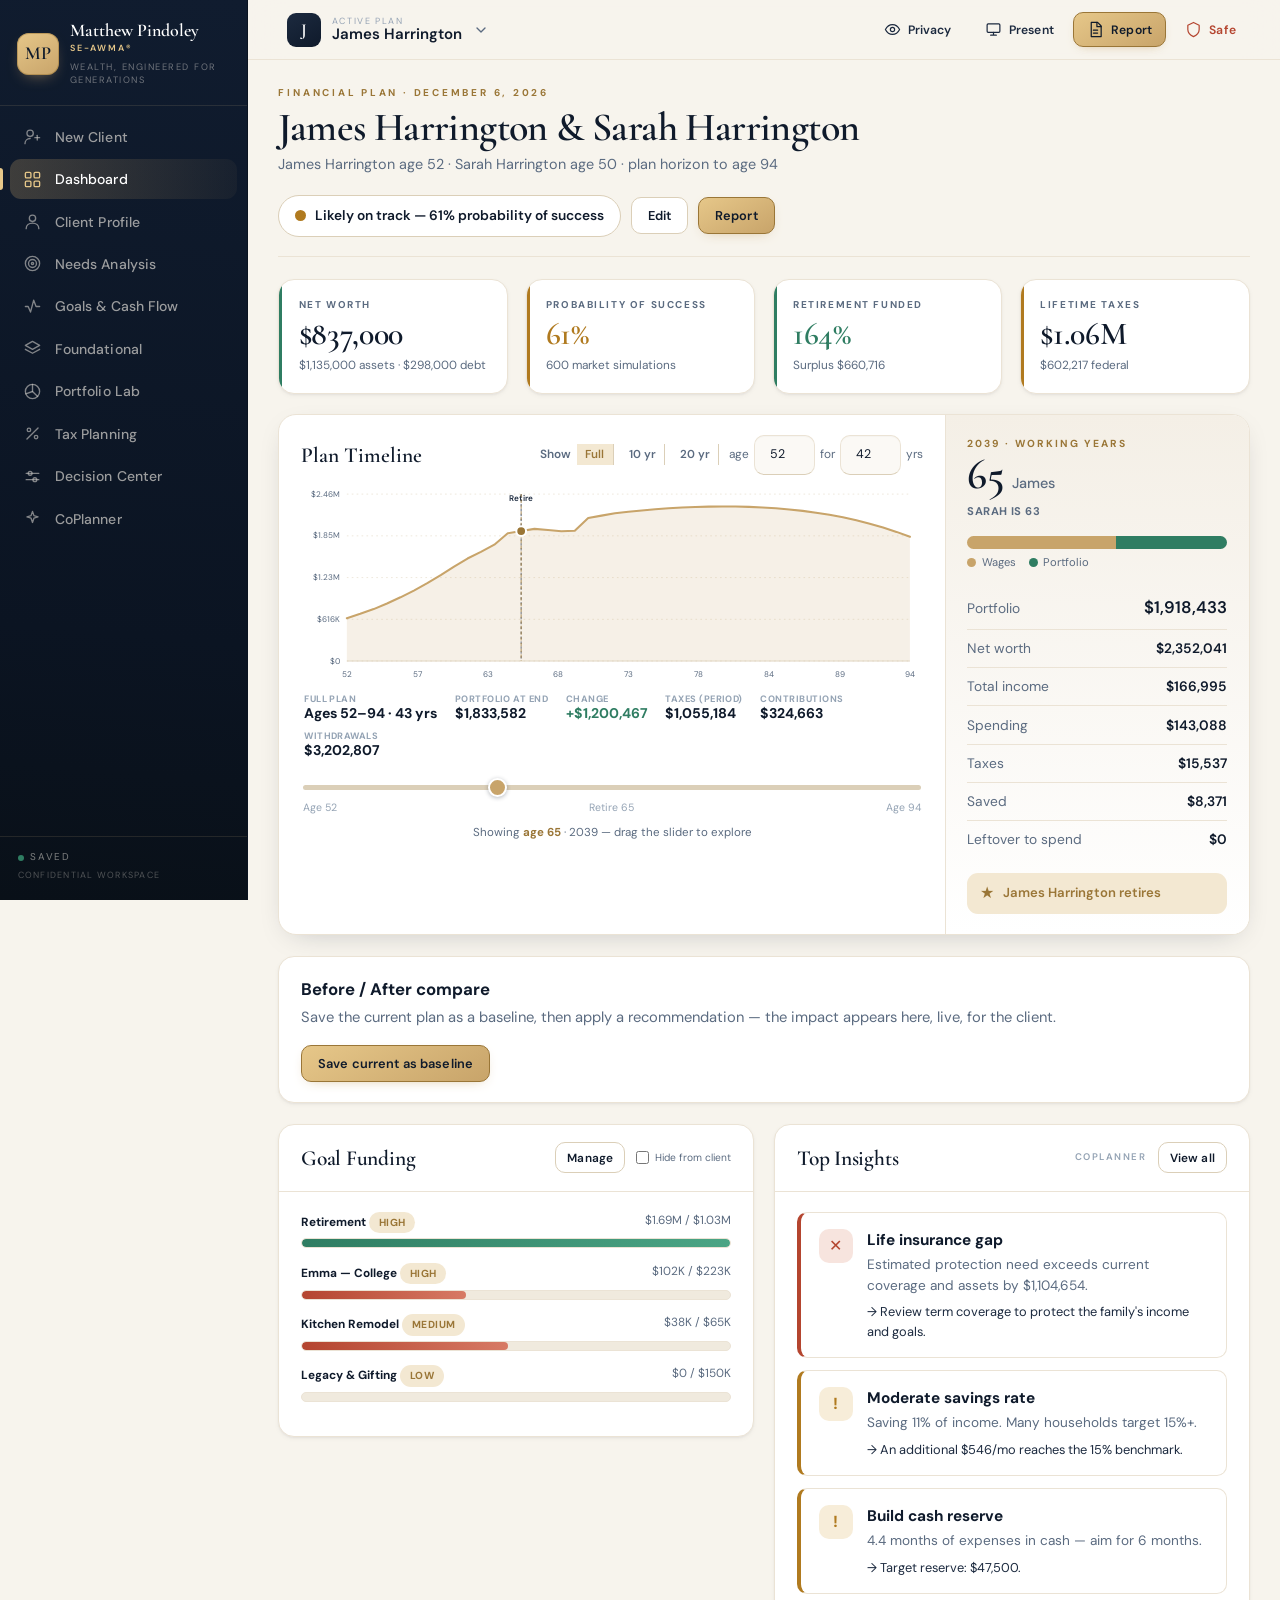
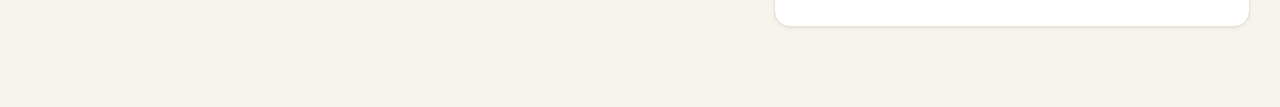
==== index.html @ ab4a1aa8 "Add files via upload" ====
<!DOCTYPE html>
<html lang="en">
<head>
<meta charset="UTF-8"/>
<meta name="viewport" content="width=device-width,initial-scale=1"/>
<title>Matthew Pindoley, SE-AWMA® — Financial Planning</title>
<meta name="description" content="A fiduciary financial planning workspace — goals-based & cash flow planning, needs analysis, foundational & advanced planning, tax strategy, and automated insights."/>
<meta name="theme-color" content="#0F1A2B"/>
<link rel="preconnect" href="https://fonts.googleapis.com">
<link rel="preconnect" href="https://fonts.gstatic.com" crossorigin>
<link href="https://fonts.googleapis.com/css2?family=Cormorant+Garamond:ital,wght@0,400;0,500;0,600;0,700;1,400;1,500&family=DM+Sans:opsz,wght@9..40,300;9..40,400;9..40,500;9..40,600;9..40,700&display=swap" rel="stylesheet">
<link rel="stylesheet" href="styles.css?v=11">
</head>
<body data-view="dashboard">

<div id="app">

  <!-- ─────────────────────────  SIDEBAR  ───────────────────────── -->
  <aside id="sidebar">
    <div class="sb-brand">
      <div class="brand-mark" aria-hidden="true">MP</div>
      <div class="brand-text">
        <div class="brand-name">Matthew Pindoley<span>SE-AWMA®</span></div>
        <div class="brand-sub">Wealth, Engineered for Generations</div>
      </div>
    </div>

    <nav id="modnav" aria-label="Planning modules">
      <button class="navlink" data-view="intake">
        <svg viewBox="0 0 24 24" aria-hidden="true"><circle cx="9" cy="8" r="4"/><path d="M2.5 21c0-4 3-6.5 6.5-6.5"/><line x1="18" y1="10.5" x2="18" y2="16.5"/><line x1="15" y1="13.5" x2="21" y2="13.5"/></svg>
        <span>New Client</span></button>
      <button class="navlink active" data-view="dashboard">
        <svg viewBox="0 0 24 24" aria-hidden="true"><rect x="3" y="3" width="7" height="7" rx="1.5"/><rect x="14" y="3" width="7" height="7" rx="1.5"/><rect x="14" y="14" width="7" height="7" rx="1.5"/><rect x="3" y="14" width="7" height="7" rx="1.5"/></svg>
        <span>Dashboard</span></button>
      <button class="navlink" data-view="profile">
        <svg viewBox="0 0 24 24" aria-hidden="true"><circle cx="12" cy="8" r="4"/><path d="M4 21c0-4.4 3.6-7 8-7s8 2.6 8 7"/></svg>
        <span>Client Profile</span></button>
      <button class="navlink" data-view="needs">
        <svg viewBox="0 0 24 24" aria-hidden="true"><circle cx="12" cy="12" r="9"/><circle cx="12" cy="12" r="5"/><circle cx="12" cy="12" r="1.4"/></svg>
        <span>Needs Analysis</span></button>
      <button class="navlink" data-view="cashflow">
        <svg viewBox="0 0 24 24" aria-hidden="true"><path d="M3 12h3.5l3 7 4-15 3 8H21"/></svg>
        <span>Goals &amp; Cash Flow</span></button>
      <button class="navlink" data-view="foundational">
        <svg viewBox="0 0 24 24" aria-hidden="true"><path d="M12 3l9 5-9 5-9-5z"/><path d="M3 13l9 5 9-5"/></svg>
        <span>Foundational</span></button>
      <button class="navlink" data-view="portfolio">
        <svg viewBox="0 0 24 24" aria-hidden="true"><circle cx="12" cy="12" r="9"/><path d="M12 3v9l6.5 6.2"/><path d="M12 12l-8.5 3"/></svg>
        <span>Portfolio Lab</span></button>
      <button class="navlink" data-view="tax">
        <svg viewBox="0 0 24 24" aria-hidden="true"><line x1="19" y1="5" x2="5" y2="19"/><circle cx="7.5" cy="7.5" r="2.2"/><circle cx="16.5" cy="16.5" r="2.2"/></svg>
        <span>Tax Planning</span></button>
      <button class="navlink" data-view="decision">
        <svg viewBox="0 0 24 24" aria-hidden="true"><line x1="4" y1="8" x2="20" y2="8"/><line x1="4" y1="16" x2="20" y2="16"/><circle cx="9" cy="8" r="2.4"/><circle cx="15" cy="16" r="2.4"/></svg>
        <span>Decision Center</span></button>
      <button class="navlink" data-view="coplanner">
        <svg viewBox="0 0 24 24" aria-hidden="true"><path d="M12 3l1.8 5.4L19 10l-5.2 1.6L12 17l-1.8-5.4L5 10l5.2-1.6z"/></svg>
        <span>CoPlanner</span></button>
    </nav>

    <div class="sb-foot">
      <span class="nav-status" id="saveStatus">Saved</span>
      <span class="sb-tag">Confidential workspace</span>
    </div>
  </aside>

  <!-- ─────────────────────────  CONTENT  ───────────────────────── -->
  <div id="content">

    <header id="topbar">
      <div class="plan-switch">
        <button id="planMenuBtn" class="plan-current" aria-haspopup="true" aria-expanded="false">
          <span class="plan-avatar" id="planAvatar" aria-hidden="true">H</span>
          <span class="plan-meta"><span class="plan-label">Active Plan</span><span class="plan-name" id="planNameLabel">New Client</span></span>
          <svg viewBox="0 0 24 24" class="chev" aria-hidden="true"><path d="M6 9l6 6 6-6"/></svg>
        </button>
        <div id="planMenu" class="plan-menu" role="menu" hidden></div>
      </div>

      <div class="topbar-actions">
        <button class="icon-btn" id="privacyBtn" title="Privacy — blur all dollar amounts (P)" aria-pressed="false">
          <svg viewBox="0 0 24 24" aria-hidden="true"><path d="M2 12s3.5-7 10-7 10 7 10 7-3.5 7-10 7S2 12 2 12z"/><circle cx="12" cy="12" r="3"/></svg>
          <span>Privacy</span></button>
        <button class="icon-btn" id="presentBtn" title="Enter client presentation mode (F)">
          <svg viewBox="0 0 24 24" aria-hidden="true"><rect x="3" y="4" width="18" height="12" rx="1.5"/><path d="M8 20h8M12 16v4"/></svg>
          <span>Present</span></button>
        <button class="icon-btn gold" id="reportBtn" title="Open report &amp; print center">
          <svg viewBox="0 0 24 24" aria-hidden="true"><path d="M6 2h9l5 5v15H6z"/><path d="M14 2v6h6M9 13h6M9 17h6"/></svg>
          <span>Report</span></button>
        <button class="icon-btn safe" id="safeBtn" title="Safe screen — instantly cover everything (Esc)">
          <svg viewBox="0 0 24 24" aria-hidden="true"><path d="M12 2l8 4v6c0 5-3.5 8-8 10-4.5-2-8-5-8-10V6z"/></svg>
          <span>Safe</span></button>
      </div>
    </header>

    <main id="main">
      <section class="view" data-view="intake"></section>
      <section class="view active" data-view="dashboard"></section>
      <section class="view" data-view="profile"></section>
      <section class="view" data-view="needs"></section>
      <section class="view" data-view="cashflow"></section>
      <section class="view" data-view="foundational"></section>
      <section class="view" data-view="portfolio"></section>
      <section class="view" data-view="tax"></section>
      <section class="view" data-view="decision"></section>
      <section class="view" data-view="coplanner"></section>
    </main>
  </div>
</div>

<!-- ─────────────────────────  PRESENTATION CHROME  ───────────────────────── -->
<div id="presentBar" hidden>
  <div class="pb-left"><span class="pb-brand">Matthew Pindoley, <em>SE-AWMA®</em></span></div>
  <div class="pb-center" id="presentTabs"></div>
  <div class="pb-right">
    <button class="pb-btn" id="presentPrivacy" title="Blur amounts">Privacy</button>
    <button class="pb-btn" id="presentExit" title="Exit presentation (F / Esc)">Exit ✕</button>
  </div>
</div>

<div id="coverSlide" hidden>
  <div class="cover-inner">
    <div class="cover-eyebrow">A Financial Plan Prepared For</div>
    <h1 class="cover-client" id="coverClient">Your Family</h1>
    <div class="cover-rule"></div>
    <div class="cover-advisor">Matthew Pindoley, <em>SE-AWMA®</em></div>
    <div class="cover-tag">Wealth, Engineered for Generations</div>
    <div class="cover-date" id="coverDate"></div>
    <button class="cover-go" id="coverGo">Begin the Review &rarr;</button>
  </div>
</div>

<!-- ─────────────────────────  SAFE SCREEN  ───────────────────────── -->
<div id="safeScreen" hidden>
  <div class="safe-inner">
    <div class="brand-mark big" aria-hidden="true">MP</div>
    <div class="safe-name">Matthew Pindoley, <span>SE-AWMA®</span></div>
    <div class="safe-tag">Wealth, Engineered for Generations</div>
    <button class="safe-resume" id="safeResume">Resume Session</button>
  </div>
</div>

<!-- ─────────────────────────  REPORT / PRINT CENTER  ───────────────────────── -->
<div id="reportModal" hidden>
  <div class="report-dialog">
    <header class="rd-head">
      <h2>Report &amp; Print Center</h2>
      <button class="icon-btn ghost" id="reportClose">Close ✕</button>
    </header>
    <div class="rd-body" id="reportControls"></div>
    <footer class="rd-foot">
      <button class="btn ghost" id="reportClose2">Cancel</button>
      <button class="btn gold" id="reportPrint">Print / Save as PDF</button>
    </footer>
  </div>
</div>

<div id="reportRoot" aria-hidden="true"></div>
<div id="toast" hidden></div>
<input id="importFile" type="file" accept="application/json,.json" hidden>

<script src="app.js?v=11"></script>
</body>
</html>
---- styles.css ----
/* ============================================================================
   Matthew Pindoley, SE-AWMA® — Financial Planning Workspace
   Refined light + gold · sidebar app shell · interactive dashboard · print
   ========================================================================== */

:root{
  --ivory:#F7F4ED; --ivory-2:#F0EADE; --paper:#FFFFFF; --cream:#F4EFE6;
  --ink:#0F1A2B; --ink-2:#1C2A3F; --ink-3:#33425a;
  --navy-1:#0f1a2b; --navy-2:#0a1320;
  --muted:#5B6B80; --faint:#94a3b4;
  --gold:#C8A46A; --gold-2:#E6C789; --gold-deep:#9A7637; --gold-soft:#f3e8d2;
  --line:#EBE3D5; --line-2:#DBCFB8; --line-3:#cdd5e0;
  --good:#2F7D62; --good-bg:#e7f1ec;
  --warn:#B07A1F; --warn-bg:#f7edd9;
  --bad:#B4452F; --bad-bg:#f7e4de;
  --obsidian:#08080A;
  --ff:'Cormorant Garamond',Georgia,'Times New Roman',serif;
  --fb:'DM Sans',system-ui,-apple-system,Segoe UI,Roboto,sans-serif;
  --shadow-1:0 1px 2px rgba(15,26,43,.04),0 2px 6px -2px rgba(15,26,43,.08);
  --shadow-2:0 8px 30px -14px rgba(15,26,43,.28);
  --shadow-3:0 30px 70px -30px rgba(15,26,43,.4);
  --r:16px; --r-sm:10px;
  --side-w:248px; --top-h:60px;
  --e1:cubic-bezier(.16,1,.3,1);
}

*,*::before,*::after{box-sizing:border-box;margin:0;padding:0}
html{font-size:16px}
body{font-family:var(--fb);background:var(--ivory);color:var(--ink);line-height:1.5;
  -webkit-font-smoothing:antialiased;-moz-osx-font-smoothing:grayscale;min-height:100vh}
button{font-family:inherit;cursor:pointer;color:inherit;background:none;border:none}
input,select,textarea{font-family:inherit;font-size:.92rem;color:var(--ink)}
svg{display:block}
::selection{background:rgba(200,164,106,.32)}
[hidden]{display:none !important}
.amount{transition:filter .2s var(--e1)}
body.privacy .amount{filter:blur(8px);user-select:none}

/* ============================ APP SHELL ============================ */
#app{display:grid;grid-template-columns:var(--side-w) 1fr;min-height:100vh}
#content{min-width:0;display:flex;flex-direction:column}
#main{max-width:1300px;width:100%;margin:0 auto;padding:1.6rem 1.9rem 5rem}

/* ============================ SIDEBAR ============================ */
#sidebar{position:sticky;top:0;height:100vh;display:flex;flex-direction:column;
  background:linear-gradient(185deg,#101c2f 0%,#0b1422 70%,#091018 100%);
  border-right:1px solid #0a1320;color:var(--cream);z-index:20}
.sb-brand{display:flex;gap:.7rem;align-items:center;padding:1.25rem 1.05rem 1.1rem;border-bottom:1px solid rgba(230,199,137,.12)}
.brand-mark{width:42px;height:42px;border-radius:12px;flex:none;display:grid;place-items:center;
  font-family:var(--ff);font-weight:600;font-size:1.15rem;color:var(--ink);
  background:linear-gradient(150deg,var(--gold-2),var(--gold));
  box-shadow:inset 0 0 0 1px rgba(154,118,55,.5),0 6px 16px -8px rgba(200,164,106,.8)}
.brand-mark.big{width:88px;height:88px;border-radius:22px;font-size:2.2rem}
.brand-text{min-width:0}
.brand-name{font-family:var(--ff);font-weight:600;font-size:1.12rem;line-height:1.12;color:#fff;white-space:nowrap}
.brand-name span{display:block;font-family:var(--fb);font-weight:600;font-size:.56rem;letter-spacing:.2em;color:var(--gold-2);margin-top:3px}
.brand-sub{font-size:.58rem;letter-spacing:.16em;text-transform:uppercase;color:rgba(244,239,230,.42);margin-top:.5rem;line-height:1.4}

#modnav{display:flex;flex-direction:column;gap:3px;padding:.7rem .65rem;flex:1;overflow-y:auto;scrollbar-width:none}
#modnav::-webkit-scrollbar{display:none}
.navlink{display:flex;align-items:center;gap:.8rem;padding:.64rem .8rem;border-radius:11px;
  color:rgba(244,239,230,.62);font-size:.875rem;font-weight:500;letter-spacing:.005em;
  position:relative;transition:background .18s,color .18s;text-align:left}
.navlink svg{width:19px;height:19px;fill:none;stroke:currentColor;stroke-width:1.7;stroke-linecap:round;stroke-linejoin:round;flex:none;opacity:.82;transition:.18s}
.navlink:hover{background:rgba(255,255,255,.055);color:#fff}
.navlink:hover svg{opacity:1}
.navlink.active{background:linear-gradient(90deg,rgba(200,164,106,.26),rgba(200,164,106,.05));color:#fff}
.navlink.active svg{stroke:var(--gold-2);opacity:1}
.navlink.active::before{content:"";position:absolute;left:-.65rem;top:50%;transform:translateY(-50%);width:3px;height:22px;border-radius:0 3px 3px 0;background:var(--gold-2)}
.sb-foot{padding:.85rem 1.1rem 1.1rem;border-top:1px solid rgba(230,199,137,.12);display:flex;flex-direction:column;gap:.25rem}
.nav-status{font-size:.62rem;letter-spacing:.18em;text-transform:uppercase;color:rgba(244,239,230,.5);display:inline-flex;align-items:center;gap:.4rem}
.nav-status::before{content:"";width:6px;height:6px;border-radius:50%;background:var(--good)}
.nav-status.saving::before{background:var(--gold-2)}
.sb-tag{font-size:.56rem;letter-spacing:.14em;text-transform:uppercase;color:rgba(244,239,230,.3)}

/* ============================ TOP BAR ============================ */
#topbar{position:sticky;top:0;z-index:18;height:var(--top-h);display:flex;align-items:center;gap:1rem;
  padding:0 1.9rem;background:rgba(247,244,237,.84);backdrop-filter:blur(16px) saturate(1.3);
  -webkit-backdrop-filter:blur(16px) saturate(1.3);border-bottom:1px solid var(--line)}
.plan-switch{position:relative}
.plan-current{display:flex;align-items:center;gap:.7rem;padding:.4rem .7rem .4rem .45rem;border-radius:11px;
  border:1px solid transparent;transition:background .18s,border-color .18s}
.plan-current:hover{background:var(--paper);border-color:var(--line-2)}
.plan-avatar{width:34px;height:34px;border-radius:9px;flex:none;display:grid;place-items:center;
  font-family:var(--ff);font-weight:600;font-size:1.05rem;color:#fff;background:linear-gradient(150deg,var(--ink-2),var(--ink))}
.plan-meta{display:flex;flex-direction:column;line-height:1.15;text-align:left}
.plan-label{font-size:.56rem;letter-spacing:.18em;text-transform:uppercase;color:var(--faint)}
.plan-name{font-weight:600;font-size:.94rem;max-width:220px;overflow:hidden;text-overflow:ellipsis;white-space:nowrap}
.chev{width:16px;height:16px;fill:none;stroke:var(--muted);stroke-width:2;stroke-linecap:round;stroke-linejoin:round}
.plan-menu{position:absolute;top:calc(100% + 8px);left:0;min-width:300px;z-index:60;background:var(--paper);
  border:1px solid var(--line-2);border-radius:14px;box-shadow:var(--shadow-3);padding:.5rem;max-height:74vh;overflow:auto}
.plan-menu h4{font-size:.6rem;letter-spacing:.2em;text-transform:uppercase;color:var(--faint);padding:.5rem .6rem .3rem}
.plan-item{display:flex;align-items:center;gap:.5rem;width:100%;text-align:left;padding:.55rem .6rem;border-radius:9px;transition:background .15s}
.plan-item:hover{background:var(--ivory-2)}
.plan-item.active{background:var(--gold-soft)}
.plan-item .pi-name{flex:1;font-weight:500;font-size:.9rem;overflow:hidden;text-overflow:ellipsis;white-space:nowrap}
.plan-item .pi-meta{font-size:.7rem;color:var(--faint)}
.plan-item .pi-del{opacity:0;color:var(--bad);font-size:.78rem;padding:2px 6px;border-radius:6px}
.plan-item:hover .pi-del{opacity:1}.plan-item .pi-del:hover{background:var(--bad-bg)}
.plan-menu .menu-sep{height:1px;background:var(--line);margin:.4rem .3rem}
.plan-menu .menu-act{display:flex;gap:.4rem;flex-wrap:wrap;padding:.3rem}
.menu-act .btn{flex:1 1 auto}

.topbar-actions{margin-left:auto;display:flex;align-items:center;gap:.35rem}
.icon-btn{display:inline-flex;align-items:center;gap:.45rem;padding:.5rem .8rem;border-radius:10px;
  font-size:.76rem;font-weight:600;letter-spacing:.01em;color:var(--ink-2);border:1px solid transparent;transition:.16s}
.icon-btn svg{width:17px;height:17px;fill:none;stroke:currentColor;stroke-width:1.7;stroke-linecap:round;stroke-linejoin:round}
.icon-btn:hover{background:var(--paper);border-color:var(--line-2)}
.icon-btn[aria-pressed="true"]{background:var(--gold-soft);color:var(--gold-deep);border-color:var(--gold)}
.icon-btn.gold{background:linear-gradient(150deg,var(--gold-2),var(--gold));color:var(--ink);border-color:var(--gold-deep);box-shadow:0 4px 12px -7px rgba(200,164,106,.9)}
.icon-btn.gold:hover{filter:brightness(1.03)}
.icon-btn.safe{color:var(--bad)}
.icon-btn.safe:hover{background:var(--bad-bg);border-color:#e8c4ba}
.icon-btn.ghost{font-size:.78rem}

/* ============================ VIEWS ============================ */
.view{display:none;animation:viewIn .42s var(--e1)}
.view.active{display:block}
@keyframes viewIn{from{opacity:0;transform:translateY(10px)}to{opacity:1;transform:none}}

.view-head{display:flex;align-items:flex-end;justify-content:space-between;gap:1rem;margin-bottom:1.4rem;flex-wrap:wrap}
.view-eyebrow{font-size:.62rem;letter-spacing:.28em;text-transform:uppercase;color:var(--gold-deep);font-weight:700;margin-bottom:.45rem}
.view-title{font-family:var(--ff);font-weight:600;font-size:2.15rem;line-height:1.04;letter-spacing:-.01em}
.view-title em{font-style:italic;color:var(--gold-deep)}
.view-sub{color:var(--muted);font-size:.92rem;max-width:64ch;margin-top:.4rem;line-height:1.6}

.grid{display:grid;gap:1.1rem}
.cols-2{grid-template-columns:repeat(2,1fr)}
.cols-3{grid-template-columns:repeat(3,1fr)}
.cols-4{grid-template-columns:repeat(4,1fr)}
.split{display:grid;grid-template-columns:minmax(340px,440px) 1fr;gap:1.3rem;align-items:start}
@media(max-width:1080px){.split{grid-template-columns:1fr}.cols-4{grid-template-columns:repeat(2,1fr)}.cols-3{grid-template-columns:repeat(2,1fr)}}
@media(max-width:680px){.cols-2,.cols-3,.cols-4{grid-template-columns:1fr}}

.profile-layout{display:grid;grid-template-columns:1fr 356px;gap:1.3rem;align-items:start}
.input-cols{display:grid;grid-template-columns:172px minmax(0,1fr);gap:1.3rem;align-items:start}
.acc-stack{min-width:0}
.acc-stack>.panel{margin-bottom:1rem}
.acc-stack>.panel:last-child{margin-bottom:0}
.rail{position:sticky;top:calc(var(--top-h) + 16px)}
.io-inputs{position:sticky;top:calc(var(--top-h) + 16px);align-self:start}
.io-inputs>.panel{margin-bottom:1.1rem}
.io-split{transition:grid-template-columns .35s var(--e1)}
body.inputs-collapsed .io-split{grid-template-columns:0 1fr}
body.inputs-collapsed .io-inputs{opacity:0;min-width:0;overflow:hidden;pointer-events:none}
@media(max-width:1180px){.profile-layout{grid-template-columns:1fr}.rail{position:static}}
@media(max-width:1080px){.io-inputs{position:static}}
@media(max-width:720px){.input-cols{grid-template-columns:1fr}.section-index{position:static;flex-direction:row;flex-wrap:wrap;margin-bottom:.4rem}}

/* ============================ PANELS ============================ */
.panel{background:var(--paper);border:1px solid var(--line);border-radius:var(--r);box-shadow:var(--shadow-1)}
.panel.pad{padding:1.25rem 1.35rem}
.panel-head{display:flex;align-items:center;justify-content:space-between;gap:.6rem;padding:1.05rem 1.35rem;border-bottom:1px solid var(--line)}
.panel-head h3{font-family:var(--ff);font-weight:600;font-size:1.34rem;letter-spacing:-.01em}
.panel-head .ph-sub{font-size:.6rem;letter-spacing:.16em;text-transform:uppercase;color:var(--faint);font-weight:600}
.panel-body{padding:1.25rem 1.35rem}
.panel-foot{padding:.9rem 1.35rem;border-top:1px solid var(--line);background:var(--ivory);border-radius:0 0 var(--r) var(--r)}
.section-label{font-size:.6rem;letter-spacing:.2em;text-transform:uppercase;color:var(--gold-deep);font-weight:700;margin:1.4rem 0 .7rem;display:flex;align-items:center;gap:.6rem}
.section-label::after{content:"";flex:1;height:1px;background:var(--line)}
.section-label:first-child{margin-top:0}

/* ============================ ACCORDION + SECTION INDEX ============================ */
.section-index{position:sticky;top:calc(var(--top-h) + 16px);align-self:start;display:flex;flex-direction:column;gap:.18rem}
.sx-title{font-size:.56rem;letter-spacing:.2em;text-transform:uppercase;color:var(--faint);font-weight:700;padding:.2rem .55rem .5rem}
.sx-item{display:flex;align-items:center;gap:.5rem;min-width:0;padding:.44rem .55rem;border-radius:9px;font-size:.79rem;font-weight:500;color:var(--muted);text-align:left;border:1px solid transparent;transition:.15s}
.sx-item:hover{background:var(--ivory-2);color:var(--ink)}
.sx-item.open{background:var(--paper);color:var(--ink);border-color:var(--line);box-shadow:var(--shadow-1)}
.sx-item.open .sx-label{font-weight:600}
.sx-label{overflow:hidden;text-overflow:ellipsis;white-space:nowrap}
.sx-dot,.acc-dot{border-radius:50%;flex:none;display:grid;place-items:center;font-weight:800;color:#fff;border:1.5px solid var(--line-2)}
.sx-dot{width:15px;height:15px;font-size:.55rem}
.acc-dot{width:18px;height:18px;font-size:.62rem}
.sx-dot.ok,.acc-dot.ok{background:var(--good);border-color:var(--good)}
.sx-dot.todo,.acc-dot.todo{background:transparent;border-color:var(--gold)}
.sx-dot.na{border-style:dashed}
.panel.accordion{overflow:hidden;scroll-margin-top:calc(var(--top-h) + 20px)}
.acc-head{display:flex;align-items:center;gap:.7rem;width:100%;padding:1.05rem 1.35rem;border-bottom:1px solid var(--line);background:none;text-align:left;cursor:pointer;transition:background .15s}
.acc-head:hover{background:var(--ivory)}
.acc-head h3{font-family:var(--ff);font-weight:600;font-size:1.34rem;letter-spacing:-.01em;flex:1;min-width:0}
.acc-head-right{display:flex;align-items:center;gap:.7rem;flex:none}
.acc-chev{width:18px;height:18px;fill:none;stroke:var(--muted);stroke-width:2.2;stroke-linecap:round;stroke-linejoin:round;transition:transform .3s var(--e1)}
.accordion.collapsed .acc-head{border-bottom-color:transparent}
.accordion.collapsed .acc-chev{transform:rotate(-90deg)}
.acc-body{display:grid;grid-template-rows:1fr;opacity:1;transition:grid-template-rows .32s var(--e1),opacity .25s ease}
.acc-body>.panel-body{overflow:hidden;min-height:0}
.accordion.collapsed .acc-body{grid-template-rows:0fr;opacity:0}
.accordion:not(.collapsed){box-shadow:var(--shadow-2),inset 3px 0 0 var(--gold)}

/* ============================ FORMS ============================ */
.field{margin-bottom:1rem}
.field>label{display:block;font-size:.72rem;font-weight:600;letter-spacing:.02em;color:var(--ink-2);margin-bottom:.4rem}
.field .hint{font-size:.66rem;color:var(--faint);font-weight:400;margin-left:.3rem}
.control{position:relative;display:flex;align-items:center}
.control .prefix,.control .suffix{position:absolute;color:var(--muted);font-size:.86rem;pointer-events:none}
.control .prefix{left:.7rem}.control .suffix{right:.75rem;font-size:.78rem}
.control.has-prefix input{padding-left:1.5rem}
.control.has-suffix input{padding-right:2rem}
input[type=text],input[type=number],select,textarea{width:100%;padding:.6rem .7rem;border:1px solid var(--line);border-bottom-color:var(--line-2);border-radius:var(--r-sm);background-color:rgba(247,244,237,.55);box-shadow:inset 0 1px 1px rgba(15,26,43,.025);transition:border-color .15s,box-shadow .15s,background-color .15s;color:var(--ink)}
input:hover,select:hover,textarea:hover{background-color:rgba(240,234,222,.7);border-bottom-color:var(--gold)}
input:focus,select:focus,textarea:focus{outline:none;border-color:var(--gold);background-color:var(--paper);box-shadow:0 0 0 3px rgba(200,164,106,.2)}
input[type=number]{-moz-appearance:textfield}
textarea{resize:vertical;min-height:90px;line-height:1.6}
.annual-echo{font-size:.7rem;color:var(--gold-deep);font-weight:600;margin-top:.3rem;min-height:.95rem;font-variant-numeric:tabular-nums}
.field-row{display:grid;grid-template-columns:1fr 1fr;gap:.7rem}
.field-row.three{grid-template-columns:repeat(3,1fr)}
@media(max-width:520px){.field-row,.field-row.three{grid-template-columns:1fr}}
select{appearance:none;background-image:url("data:image/svg+xml,%3Csvg xmlns='http://www.w3.org/2000/svg' width='14' height='14' viewBox='0 0 24 24' fill='none' stroke='%235B6B80' stroke-width='2.4' stroke-linecap='round' stroke-linejoin='round'%3E%3Cpath d='M6 9l6 6 6-6'/%3E%3C/svg%3E");background-repeat:no-repeat;background-position:right .65rem center;padding-right:1.9rem}
.switch-row{display:flex;align-items:center;justify-content:space-between;gap:.8rem;padding:.5rem 0}
.switch-row label{font-size:.82rem;font-weight:500;color:var(--ink-2)}
.switch{position:relative;width:42px;height:24px;border-radius:99px;background:var(--line-3);transition:background .2s;flex:none}
.switch::after{content:"";position:absolute;top:2px;left:2px;width:20px;height:20px;border-radius:50%;background:#fff;box-shadow:0 1px 3px rgba(0,0,0,.25);transition:transform .2s var(--e1)}
.switch[aria-checked="true"]{background:var(--gold)}
.switch[aria-checked="true"]::after{transform:translateX(18px)}
.repeat-row{display:grid;gap:.5rem;align-items:center;padding:.6rem;border:1px solid var(--line);border-radius:var(--r-sm);margin-bottom:.55rem;background:var(--ivory)}
.rr-cell{display:flex;flex-direction:column;gap:3px;min-width:0}
.rr-cell label{font-size:.62rem;letter-spacing:.03em;text-transform:uppercase;color:var(--muted);font-weight:700;line-height:1.25}
.rr-cell input,.rr-cell select,.rr-cell .control{width:100%}
.rr-grid{display:grid;grid-template-columns:repeat(auto-fit,minmax(150px,1fr));gap:.55rem;grid-column:1/-1;margin-top:.5rem}
.rr-note{font-size:.74rem;color:var(--muted);margin:.4rem 0 .15rem;line-height:1.45}
.rr-plan{display:flex;align-items:center;gap:.5rem;margin-top:.5rem;font-size:.74rem;color:var(--muted)}
.rr-plan .switch{flex:0 0 auto}
.repeat-row .rr-del{justify-self:end;color:var(--bad);font-size:1.1rem;line-height:1;padding:2px 7px;border-radius:6px}
.repeat-row .rr-del:hover{background:var(--bad-bg)}
.add-row{display:inline-flex;align-items:center;gap:.4rem;font-size:.78rem;font-weight:600;color:var(--gold-deep);padding:.45rem .2rem}
.add-row:hover{color:var(--gold)}

/* ============================ BUTTONS ============================ */
.btn{display:inline-flex;align-items:center;justify-content:center;gap:.45rem;padding:.56rem 1rem;border-radius:10px;font-size:.8rem;font-weight:600;letter-spacing:.01em;border:1px solid var(--line-2);background:var(--paper);transition:.15s}
.btn:hover{border-color:var(--gold);background:var(--ivory)}
.btn.gold{background:linear-gradient(150deg,var(--gold-2),var(--gold));border-color:var(--gold-deep);color:var(--ink);box-shadow:0 4px 14px -8px rgba(200,164,106,.9)}
.btn.gold:hover{filter:brightness(1.03)}
.btn.ink{background:var(--ink);color:#fff;border-color:var(--ink)}.btn.ink:hover{background:var(--ink-2)}
.btn.ghost{background:transparent;border-color:transparent;color:var(--muted)}.btn.ghost:hover{background:var(--ivory-2);color:var(--ink)}
.btn.sm{padding:.4rem .7rem;font-size:.74rem}
.btn-row{display:flex;gap:.5rem;flex-wrap:wrap}
/* segmented control (e.g. cash-flow granularity) */
.seg{display:inline-flex;border:1px solid var(--line-2);border-radius:8px;overflow:hidden;background:var(--ivory)}
.seg-btn{padding:.32rem .7rem;font-size:.72rem;font-weight:600;color:var(--muted);border-right:1px solid var(--line-2);transition:.15s}
.seg-btn:last-child{border-right:none}
.seg-btn:hover{color:var(--ink);background:var(--ivory-2)}
.seg-btn.on{background:var(--gold-soft);color:var(--gold-deep)}
/* New Client Intake: prominent build CTA at the end of the form column */
.intake-cta{width:100%;justify-content:center;margin-top:.4rem;padding:.85rem 1rem;font-size:.92rem;letter-spacing:.01em}

/* ============================ STAT CARDS ============================ */
.stat{position:relative;background:var(--paper);border:1px solid var(--line);border-radius:var(--r);padding:1.1rem 1.2rem;box-shadow:var(--shadow-1);overflow:hidden}
.stat::before{content:"";position:absolute;left:0;top:0;bottom:0;width:3px;background:var(--gold)}
.stat.good::before{background:var(--good)}.stat.warn::before{background:var(--warn)}.stat.bad::before{background:var(--bad)}
.stat .s-label{font-size:.62rem;letter-spacing:.16em;text-transform:uppercase;color:var(--muted);font-weight:700}
.stat .s-value{font-family:var(--ff);font-weight:600;font-size:2rem;line-height:1.08;margin-top:.28rem;letter-spacing:-.01em}
.stat .s-value.sm{font-size:1.5rem}
.stat .s-note{font-size:.74rem;color:var(--muted);margin-top:.35rem}
.stat .s-note b{color:var(--ink-2)}
.val-good{color:var(--good)}.val-warn{color:var(--warn)}.val-bad{color:var(--bad)}.val-gold{color:var(--gold-deep)}

/* ============================ BADGES / PROGRESS ============================ */
.badge{display:inline-flex;align-items:center;gap:.35rem;padding:.2rem .6rem;border-radius:99px;font-size:.64rem;font-weight:700;letter-spacing:.05em;text-transform:uppercase}
.badge.good{background:var(--good-bg);color:var(--good)}.badge.warn{background:var(--warn-bg);color:var(--warn)}
.badge.bad{background:var(--bad-bg);color:var(--bad)}.badge.gold{background:var(--gold-soft);color:var(--gold-deep)}
.badge.ink{background:var(--ink);color:#fff}
.dot{width:9px;height:9px;border-radius:50%;display:inline-block}
.progress{height:10px;border-radius:99px;background:var(--ivory-2);overflow:hidden;border:1px solid var(--line)}
.progress>i{display:block;height:100%;background:linear-gradient(90deg,var(--gold),var(--gold-2));border-radius:99px;transition:width .6s var(--e1)}
.progress.good>i{background:linear-gradient(90deg,var(--good),#4ba585)}
.progress.warn>i{background:linear-gradient(90deg,var(--warn),#d9a84a)}
.progress.bad>i{background:linear-gradient(90deg,var(--bad),#d77a64)}
.progress-label{display:flex;justify-content:space-between;font-size:.74rem;color:var(--muted);margin-bottom:.32rem}
.progress-label b{color:var(--ink)}

/* ============================ TABLES ============================ */
.tbl{width:100%;border-collapse:collapse;font-size:.83rem}
.tbl th{text-align:right;font-size:.6rem;letter-spacing:.1em;text-transform:uppercase;color:var(--muted);font-weight:700;padding:.5rem .6rem;border-bottom:1px solid var(--line-2)}
.tbl th:first-child,.tbl td:first-child{text-align:left}
.tbl td{padding:.48rem .6rem;border-bottom:1px solid var(--line);text-align:right;font-variant-numeric:tabular-nums}
.tbl tr:hover td{background:var(--ivory)}
.tbl tfoot td{font-weight:700;border-top:2px solid var(--line-2);border-bottom:none}
.tbl .neg{color:var(--bad)}.tbl .pos{color:var(--good)}
.tbl tr.ss-best td{background:var(--gold-soft)}
.tbl-scroll{max-height:360px;overflow:auto;border:1px solid var(--line);border-radius:var(--r-sm)}
.tbl-scroll thead th{position:sticky;top:0;background:var(--paper);z-index:1}

/* ============================ CHARTS ============================ */
.chart{width:100%}
.chart text{font-family:var(--fb)}
.chart .axis{stroke:var(--line-2);stroke-width:1}
.chart .grid-line{stroke:var(--line);stroke-width:1;stroke-dasharray:2 4}
.chart .lbl{fill:var(--muted);font-size:10px}
.chart .lbl-strong{fill:var(--ink-2);font-size:10px;font-weight:600}
.chart .area{opacity:.16}
.chart .line{fill:none;stroke-width:2.5;stroke-linejoin:round;stroke-linecap:round}
.chart .marker-line{stroke:var(--ink-3);stroke-width:1;stroke-dasharray:3 3}
.legend{display:flex;flex-wrap:wrap;gap:.4rem 1rem;margin-top:.6rem;font-size:.74rem;color:var(--muted)}
.legend span{display:inline-flex;align-items:center;gap:.4rem}

/* ============================ INSIGHTS ============================ */
.insight{display:flex;gap:.9rem;padding:1rem 1.1rem;border:1px solid var(--line);border-left-width:4px;border-radius:var(--r-sm);background:var(--paper);margin-bottom:.75rem}
.insight.good{border-left-color:var(--good)}.insight.warn{border-left-color:var(--warn)}.insight.bad{border-left-color:var(--bad)}.insight.info{border-left-color:var(--gold)}
.insight .i-ico{width:34px;height:34px;border-radius:10px;flex:none;display:grid;place-items:center;font-weight:700}
.insight.good .i-ico{background:var(--good-bg);color:var(--good)}.insight.warn .i-ico{background:var(--warn-bg);color:var(--warn)}
.insight.bad .i-ico{background:var(--bad-bg);color:var(--bad)}.insight.info .i-ico{background:var(--gold-soft);color:var(--gold-deep)}
.insight h4{font-size:.96rem;font-weight:700;margin-bottom:.15rem}
.insight p{font-size:.85rem;color:var(--muted);line-height:1.55}
.insight .i-action{font-size:.8rem;margin-top:.4rem;color:var(--ink-2)}
.insight .i-action b{color:var(--gold-deep)}

/* ============================ ADVISOR-ONLY ============================ */
.advisor-only{position:relative}
body.present .advisor-only{display:none !important}
.advisor-flag{display:inline-flex;align-items:center;gap:.3rem;font-size:.58rem;letter-spacing:.12em;text-transform:uppercase;color:var(--gold-deep);font-weight:700}
.advisor-flag::before{content:"";width:6px;height:6px;border-radius:50%;background:var(--gold)}
.hide-toggle{display:inline-flex;align-items:center;gap:.35rem;font-size:.64rem;color:var(--muted);cursor:pointer;white-space:nowrap}
.hide-toggle input{width:auto}

/* Fact Finder checklist */
.ff-row{display:flex;align-items:center;gap:.55rem;padding:.42rem 0;border-bottom:1px solid var(--line);font-size:.85rem}
.ff-row:last-child{border-bottom:none}
.ff-ico{width:20px;height:20px;border-radius:50%;display:grid;place-items:center;font-size:.66rem;font-weight:700;flex:none}
.ff-row.ok .ff-ico{background:var(--good-bg);color:var(--good)}
.ff-row.todo .ff-ico{background:var(--ivory-2);color:var(--faint)}
.ff-row.warn .ff-ico{background:var(--warn-bg);color:var(--warn)}
.ff-label{font-weight:500}
.ff-row.todo .ff-label{color:var(--muted)}
.ff-hint{margin-left:auto;font-size:.72rem;color:var(--muted);text-align:right}

/* ============================ DASHBOARD ============================ */
.dash-hero{display:flex;align-items:flex-end;justify-content:space-between;gap:1.2rem;flex-wrap:wrap;
  margin-bottom:1.4rem;padding-bottom:1.2rem;border-bottom:1px solid var(--line)}
.dh-eyebrow{font-size:.62rem;letter-spacing:.28em;text-transform:uppercase;color:var(--gold-deep);font-weight:700;margin-bottom:.4rem}
.dh-name{font-family:var(--ff);font-weight:600;font-size:2.5rem;line-height:1.02;letter-spacing:-.015em}
.dh-meta{color:var(--muted);font-size:.9rem;margin-top:.4rem}
.dh-status{display:inline-flex;align-items:center;gap:.55rem;padding:.6rem 1rem;border-radius:99px;font-size:.86rem;font-weight:600;border:1px solid var(--line-2);background:var(--paper)}
.dh-status .dot{width:11px;height:11px}

/* interactive timeline */
.timeline{display:grid;grid-template-columns:1fr 304px;border:1px solid var(--line);border-radius:18px;
  background:var(--paper);overflow:hidden;box-shadow:var(--shadow-2)}
.tl-main{padding:1.2rem 1.35rem 1.35rem;min-width:0}
.tl-main-head{display:flex;align-items:center;justify-content:space-between;margin-bottom:.4rem;gap:.6rem;flex-wrap:wrap}
.tl-main-head h3{font-family:var(--ff);font-weight:600;font-size:1.34rem}
.tl-win{display:flex;align-items:center;gap:.35rem;flex-wrap:wrap;font-size:.74rem}
.tlw-label{color:var(--muted);font-weight:600}
.tl-win .seg-btn{font-size:.72rem;padding:.18rem .55rem}
.tlw-edit{color:var(--muted);display:inline-flex;align-items:center;gap:.3rem;margin-left:.25rem}
.tlw-num{width:54px;padding:.22rem .3rem;text-align:center;border:1px solid var(--line-2);border-radius:7px;background:var(--ivory);font:inherit;font-size:.78rem}
.tl-winsum{display:flex;flex-wrap:wrap;gap:.5rem 1.1rem;padding:.6rem .2rem .1rem}
.tws-cell{display:flex;flex-direction:column;line-height:1.25}
.tws-cell>span{font-size:.58rem;text-transform:uppercase;letter-spacing:.05em;color:var(--faint);font-weight:700}
.tws-cell>b{font-size:.88rem;color:var(--ink)}
.tws-cell>b.pos{color:var(--good)}.tws-cell>b.neg{color:var(--bad)}
.tl-chart-wrap{position:relative}
.tl-side{padding:1.3rem 1.35rem;background:linear-gradient(180deg,var(--cream),var(--paper));border-left:1px solid var(--line)}
.tl-year{font-size:.64rem;letter-spacing:.2em;text-transform:uppercase;color:var(--gold-deep);font-weight:700}
.tl-age{font-family:var(--ff);font-weight:600;font-size:2.7rem;line-height:1;letter-spacing:-.01em;margin:.1rem 0 .1rem}
.tl-age small{font-family:var(--fb);font-size:.9rem;font-weight:500;color:var(--muted);letter-spacing:0}
.tl-phase{display:inline-flex;align-items:center;gap:.4rem;font-size:.7rem;font-weight:700;letter-spacing:.04em;text-transform:uppercase;color:var(--muted)}
.tl-rows{margin-top:1rem}
.tl-row{display:flex;justify-content:space-between;align-items:baseline;padding:.52rem 0;border-bottom:1px solid var(--line);font-size:.86rem}
.tl-row:last-child{border-bottom:none}
.tl-row span{color:var(--muted)}
.tl-row b{font-variant-numeric:tabular-nums;font-weight:600}
.tl-row b.big{font-size:1.05rem}
.compbar{display:flex;height:13px;border-radius:99px;overflow:hidden;margin:.5rem 0 .3rem;background:var(--ivory-2)}
.compbar i{display:block;height:100%}
.comp-legend{display:flex;flex-wrap:wrap;gap:.3rem .8rem;font-size:.7rem;color:var(--muted)}
.comp-legend span{display:inline-flex;align-items:center;gap:.35rem}
/* cash-flow per-cell breakdown */
.cf-cell{font:inherit;color:inherit;background:none;border:0;padding:0;cursor:pointer;border-bottom:1px dashed var(--line-2);transition:color .15s var(--e1)}
.cf-cell:hover{color:var(--gold-deep)}
.cf-cell.on{color:var(--gold-deep);font-weight:600;border-bottom:1px solid var(--gold)}
.cf-hint{font-size:.72rem;color:var(--faint);margin:.5rem 0 0;text-align:right}
.cf-detail>td{background:var(--ivory-2);padding:.7rem .9rem !important;border-bottom:1px solid var(--line);text-align:left}
.cf-bd-head{font-size:.78rem;color:var(--muted)}
.cf-bd-head b{color:var(--ink)}
.cf-bd-year{color:var(--faint)}
.cf-bd .compbar{height:16px;margin:.45rem 0 .4rem}
.cf-bd-list{display:flex;flex-direction:column;gap:.04rem}
.cf-drill-host{outline:none;border-radius:6px}
.cf-drill-host:hover,.cf-drill-host:focus,.cf-drill-host:focus-within{background:var(--paper)}
.cf-more{color:var(--gold-deep);font-weight:700;margin-left:.3rem;font-size:.85rem}
.cf-drill{display:none;margin:.05rem 0 .35rem 1.05rem;padding:.25rem .55rem;border-left:2px solid var(--line-2)}
.cf-drill-host:hover>.cf-drill,.cf-drill-host:focus>.cf-drill,.cf-drill-host:focus-within>.cf-drill{display:block}
.cf-drill-row{display:flex;justify-content:space-between;gap:.7rem;font-size:.72rem;color:var(--muted);padding:.03rem 0}
/* withdrawal sequencing */
.wd-list{display:flex;flex-direction:column;gap:.35rem;margin-top:.35rem}
.wd-item{display:flex;align-items:center;gap:.5rem;padding:.4rem .55rem;border:1px solid var(--line);border-radius:var(--r-sm);background:var(--ivory)}
.wd-pos{flex:0 0 1.4rem;height:1.4rem;display:flex;align-items:center;justify-content:center;border-radius:50%;background:var(--gold-soft);color:var(--gold-deep);font-weight:700;font-size:.78rem}
.wd-name{flex:1;font-size:.82rem;font-weight:600;color:var(--ink)}
.wd-move{display:flex;flex-direction:column;gap:2px}
.wd-btn{border:1px solid var(--line-2);background:var(--paper);border-radius:5px;width:1.5rem;height:1rem;line-height:1;font-size:.6rem;color:var(--ink-2);cursor:pointer}
.wd-btn:hover:not(:disabled){background:var(--gold-soft);border-color:var(--gold)}
.wd-btn:disabled{opacity:.3;cursor:default}
.cf-bd-row{display:flex;justify-content:space-between;align-items:center;gap:.6rem;font-size:.74rem;color:var(--muted);padding:.05rem 0}
.cf-bd-row .dot{width:.55rem;height:.55rem;flex:0 0 auto}
.cf-bd-total{border-top:1px solid var(--line);margin-top:.25rem;padding-top:.25rem}
/* expenses / savings input blocks */
.block-head{display:flex;justify-content:space-between;align-items:center;gap:.6rem;margin:.1rem 0 .5rem;flex-wrap:wrap}
.block-title{font-family:var(--ff);font-weight:600;font-size:.98rem;color:var(--ink)}
.budget-note{font-size:.72rem;color:var(--muted);margin:.1rem 0 .55rem;line-height:1.45}
.budget-note b{color:var(--ink-2)}
.block-divider{height:1px;background:var(--line);margin:1rem 0}
.mode-seg .seg-btn{font-size:.7rem;padding:.18rem .55rem}
.tl-milestone{margin-top:.9rem;padding:.6rem .8rem;border-radius:11px;background:var(--gold-soft);color:var(--gold-deep);
  font-size:.82rem;font-weight:600;display:flex;gap:.55rem;align-items:center;line-height:1.35}
.tl-milestone.none{background:var(--ivory-2);color:var(--muted)}
.tl-milestone .m-ico{font-size:1rem;flex:none}
/* scrubber */
.scrubber-wrap{margin-top:.7rem;padding:0 2px}
.scrubber-rail{position:relative}
.scrubber{width:100%;margin:0}
.scrub-ticks{display:flex;justify-content:space-between;font-size:.66rem;color:var(--faint);margin-top:.2rem}
.scrub-hint{text-align:center;font-size:.72rem;color:var(--muted);margin-top:.5rem}
.scrub-hint b{color:var(--gold-deep)}
@media(max-width:920px){.timeline{grid-template-columns:1fr}.tl-side{border-left:none;border-top:1px solid var(--line)}}

/* ============================ DECISION ============================ */
.slider-field{margin-bottom:1rem}
.slider-field .sf-top{display:flex;justify-content:space-between;font-size:.78rem;margin-bottom:.35rem}
.slider-field .sf-val{font-weight:700;color:var(--gold-deep);font-variant-numeric:tabular-nums}
input[type=range]{-webkit-appearance:none;appearance:none;width:100%;height:5px;border-radius:99px;background:var(--line-2);outline:none}
input[type=range]::-webkit-slider-thumb{-webkit-appearance:none;width:19px;height:19px;border-radius:50%;background:var(--gold);border:2px solid #fff;box-shadow:0 1px 4px rgba(15,26,43,.3);cursor:pointer;transition:transform .12s}
input[type=range]::-webkit-slider-thumb:hover{transform:scale(1.12)}
input[type=range]::-moz-range-thumb{width:19px;height:19px;border-radius:50%;background:var(--gold);border:2px solid #fff;cursor:pointer}
.delta{font-weight:700;font-variant-numeric:tabular-nums}.delta.up{color:var(--good)}.delta.down{color:var(--bad)}

.empty{text-align:center;padding:3rem 1rem;color:var(--muted)}
.empty .e-ico{font-size:2rem;color:var(--gold);margin-bottom:.5rem}

/* ============================ TOAST ============================ */
#toast{position:fixed;bottom:1.4rem;left:50%;transform:translateX(-50%) translateY(20px);z-index:200;
  background:var(--ink);color:#fff;padding:.7rem 1.2rem;border-radius:11px;font-size:.85rem;font-weight:500;
  box-shadow:var(--shadow-3);opacity:0;transition:opacity .25s,transform .25s var(--e1)}
#toast.show{opacity:1;transform:translateX(-50%) translateY(0)}
#toast b{color:var(--gold-2)}

/* ============================ PRESENTATION ============================ */
body.present{background:var(--ivory)}
body.present #sidebar,body.present #topbar{display:none}
body.present #app{grid-template-columns:1fr}
body.present #presentBar{display:flex}
#presentBar{position:fixed;top:0;left:0;right:0;z-index:50;height:58px;align-items:center;justify-content:space-between;
  padding:0 1.6rem;background:linear-gradient(90deg,#0c1726,#0f1a2b);color:#fff;box-shadow:0 4px 20px -8px rgba(8,8,10,.5)}
.pb-brand{font-family:var(--ff);font-size:1.1rem}.pb-brand em{color:var(--gold-2);font-style:italic}
.pb-center{display:flex;gap:.25rem;overflow-x:auto;scrollbar-width:none}
.pb-center::-webkit-scrollbar{display:none}
#presentTabs .pt{padding:.45rem 1rem;border-radius:99px;font-size:.78rem;font-weight:600;color:rgba(255,255,255,.6);white-space:nowrap;transition:.18s}
#presentTabs .pt:hover{color:#fff}
#presentTabs .pt.active{background:rgba(200,164,106,.24);color:#fff}
.pb-right{display:flex;gap:.4rem}
.pb-btn{padding:.45rem .9rem;border-radius:9px;font-size:.76rem;font-weight:600;color:rgba(255,255,255,.82);border:1px solid rgba(255,255,255,.2)}
.pb-btn:hover{background:rgba(255,255,255,.12);color:#fff}
.pb-btn.on{background:var(--gold);color:var(--ink);border-color:var(--gold)}
body.present #main{max-width:1160px;padding:96px 2rem 5rem}
body.present .view{display:none}
body.present .view.present-active{display:block}
body.present .view-title{font-size:2.9rem}
body.present .dh-name{font-size:3rem}
body.present .panel{box-shadow:var(--shadow-2);border-radius:20px}
body.present .stat{padding:1.3rem 1.4rem}
body.present .stat .s-value{font-size:2.35rem}
body.present .present-hide{display:none !important}
body.present [data-client-hidden="true"]{display:none !important}
/* When the advisor input column is hidden in presentation, let results use full width */
body.present .io-split{grid-template-columns:1fr !important}
body.present .split:has(> .advisor-only){grid-template-columns:1fr !important}

#coverSlide{position:fixed;inset:0;z-index:80;background:
  radial-gradient(900px 620px at 70% 18%,rgba(200,164,106,.2),transparent 60%),
  linear-gradient(180deg,#0b0b0e,#08080a);color:var(--cream);display:grid;place-items:center;text-align:center;animation:viewIn .6s var(--e1)}
.cover-inner{max-width:860px;padding:2rem}
.cover-eyebrow{font-size:.72rem;letter-spacing:.36em;text-transform:uppercase;color:var(--gold);font-weight:600}
.cover-client{font-family:var(--ff);font-weight:500;font-size:clamp(2.8rem,7vw,5.4rem);line-height:1.02;margin:1.3rem 0;letter-spacing:-.02em}
.cover-rule{width:88px;height:1px;background:linear-gradient(90deg,transparent,var(--gold),transparent);margin:0 auto 1.5rem}
.cover-advisor{font-family:var(--ff);font-size:1.55rem;color:#fff}.cover-advisor em{color:var(--gold-2);font-style:italic}
.cover-tag{font-size:.74rem;letter-spacing:.28em;text-transform:uppercase;color:rgba(244,239,230,.5);margin-top:.55rem}
.cover-date{font-size:.86rem;color:rgba(244,239,230,.55);margin-top:1.7rem}
.cover-go{margin-top:2.5rem;padding:.9rem 2.1rem;border-radius:99px;border:1px solid var(--gold);color:var(--gold-2);
  font-size:.8rem;letter-spacing:.12em;text-transform:uppercase;font-weight:600;transition:.22s}
.cover-go:hover{background:var(--gold);color:var(--obsidian);box-shadow:0 10px 30px -10px rgba(200,164,106,.6)}

/* ============================ SAFE SCREEN ============================ */
#safeScreen{position:fixed;inset:0;z-index:300;background:
  radial-gradient(900px 600px at 50% 30%,rgba(200,164,106,.18),transparent 60%),linear-gradient(180deg,#0b0b0e,#08080a);
  display:grid;place-items:center;text-align:center;color:var(--cream)}
.safe-inner{display:flex;flex-direction:column;align-items:center;gap:.6rem}
.safe-name{font-family:var(--ff);font-size:1.9rem;margin-top:1rem}.safe-name span{color:var(--gold-2)}
.safe-tag{font-size:.7rem;letter-spacing:.28em;text-transform:uppercase;color:rgba(244,239,230,.5)}
.safe-resume{margin-top:2rem;padding:.75rem 1.9rem;border-radius:99px;border:1px solid rgba(200,164,106,.5);color:var(--gold-2);font-size:.76rem;letter-spacing:.1em;text-transform:uppercase;font-weight:600}
.safe-resume:hover{background:var(--gold);color:var(--obsidian)}

/* ============================ REPORT MODAL ============================ */
#reportModal{position:fixed;inset:0;z-index:120;background:rgba(15,26,43,.55);backdrop-filter:blur(5px);display:grid;place-items:center;padding:1.5rem}
.report-dialog{width:min(660px,100%);max-height:88vh;background:var(--paper);border-radius:20px;box-shadow:var(--shadow-3);display:flex;flex-direction:column;overflow:hidden}
.rd-head{display:flex;align-items:center;justify-content:space-between;padding:1.15rem 1.5rem;border-bottom:1px solid var(--line)}
.rd-head h2{font-family:var(--ff);font-size:1.55rem;font-weight:600}
.rd-body{padding:1.2rem 1.5rem;overflow:auto}
.rd-foot{display:flex;justify-content:flex-end;gap:.6rem;padding:1rem 1.5rem;border-top:1px solid var(--line);background:var(--ivory)}
.rep-opt{display:flex;align-items:flex-start;gap:.7rem;padding:.7rem .2rem;border-bottom:1px solid var(--line)}
.rep-opt:last-child{border-bottom:none}
.rep-opt input{width:auto;margin-top:.25rem}
.rep-opt .ro-text strong{display:block;font-size:.9rem}
.rep-opt .ro-text span{font-size:.78rem;color:var(--muted)}

/* ============================ RESPONSIVE SHELL ============================ */
@media(max-width:900px){
  #app{grid-template-columns:1fr}
  #sidebar{position:sticky;top:0;height:auto;flex-direction:row;align-items:center;overflow:visible}
  .sb-brand{border-bottom:none;border-right:1px solid rgba(230,199,137,.12);padding:.7rem .9rem;white-space:nowrap}
  .sb-brand .brand-sub{display:none}
  #modnav{flex-direction:row;overflow-x:auto;padding:.45rem .5rem;gap:2px}
  .navlink{padding:.5rem .7rem}
  .navlink span{display:none}
  .navlink.active::before{display:none}
  .sb-foot{display:none}
  #main{padding:1.2rem 1.1rem 4rem}
}
@media(max-width:760px){
  .icon-btn span{display:none}
  .view-title{font-size:1.75rem}.dh-name{font-size:1.9rem}
}

/* ============================ PRINT REPORT ============================ */
#reportRoot{display:none}
@media screen{ .report-page{display:none} }
@media print{
  @page{size:Letter portrait;margin:0.6in}
  html,body{background:#fff !important}
  body>*{display:none !important}
  body.privacy .amount{filter:none !important}
  #reportRoot{display:block !important}
  .report-page{display:flex !important;flex-direction:column;min-height:9.4in;page-break-after:always;position:relative;color:#0F1A2B;font-family:var(--fb)}
  .report-page:last-child{page-break-after:auto}
  .rp-cover{flex:1;display:flex;flex-direction:column;justify-content:center;text-align:center;
    background:radial-gradient(600px 400px at 70% 18%,rgba(200,164,106,.14),transparent 60%)}
  .rp-cover .rc-eyebrow{font-size:9pt;letter-spacing:.3em;text-transform:uppercase;color:var(--gold-deep);font-weight:700}
  .rp-cover .rc-client{font-family:var(--ff);font-size:46pt;font-weight:500;margin:.3in 0;line-height:1.02}
  .rp-cover .rc-rule{width:1in;height:2px;background:var(--gold);margin:.1in auto .25in}
  .rp-cover .rc-advisor{font-family:var(--ff);font-size:18pt}
  .rp-cover .rc-tag{font-size:8pt;letter-spacing:.24em;text-transform:uppercase;color:#5B6B80;margin-top:.08in}
  .rp-cover .rc-date{font-size:10pt;color:#5B6B80;margin-top:.4in}
  .rp-head{display:flex;justify-content:space-between;align-items:baseline;border-bottom:2px solid var(--gold);padding-bottom:.08in;margin-bottom:.18in}
  .rp-head .rh-title{font-family:var(--ff);font-size:20pt;font-weight:600}
  .rp-head .rh-brand{font-size:8pt;color:#5B6B80;text-align:right}
  .rp-section-title{font-family:var(--ff);font-size:15pt;font-weight:600;margin:.18in 0 .08in;color:var(--ink)}
  .rp-grid{display:grid;grid-template-columns:repeat(4,1fr);gap:.12in;margin-bottom:.12in}
  .rp-grid.two{grid-template-columns:repeat(2,1fr)}
  .rp-stat{border:1px solid var(--line-2);border-left:3px solid var(--gold);border-radius:6px;padding:.1in .12in}
  .rp-stat .rs-l{font-size:7pt;letter-spacing:.1em;text-transform:uppercase;color:#5B6B80;font-weight:700}
  .rp-stat .rs-v{font-family:var(--ff);font-size:16pt;font-weight:600;line-height:1.1}
  .rp-stat .rs-n{font-size:8pt;color:#5B6B80}
  .rp-tbl{width:100%;border-collapse:collapse;font-size:9pt}
  .rp-tbl th{text-align:right;font-size:7pt;letter-spacing:.06em;text-transform:uppercase;color:#5B6B80;border-bottom:1px solid #aaa;padding:3pt 5pt}
  .rp-tbl th:first-child,.rp-tbl td:first-child{text-align:left}
  .rp-tbl td{text-align:right;padding:3pt 5pt;border-bottom:1px solid #e3e3e3;font-variant-numeric:tabular-nums}
  .rp-tbl tfoot td{font-weight:700;border-top:1.5px solid #888}
  .rp-chart{width:100%;margin:.1in 0}
  .rp-note{font-size:8.5pt;color:#444;line-height:1.5;margin:.05in 0}
  .rp-insight{border:1px solid #ddd;border-left:3px solid var(--gold);border-radius:5px;padding:.08in .12in;margin-bottom:.08in;font-size:9pt}
  .rp-insight h4{font-size:10pt;margin-bottom:2pt}
  .rp-insight .rpi-act{color:var(--gold-deep);font-weight:600}
  .rp-foot{margin-top:auto;font-size:7pt;color:#888;border-top:1px solid #ddd;padding-top:5pt;display:flex;justify-content:space-between}
  .rp-disclaimer{font-size:7.5pt;color:#777;line-height:1.5}
  .legend{font-size:8pt}
}
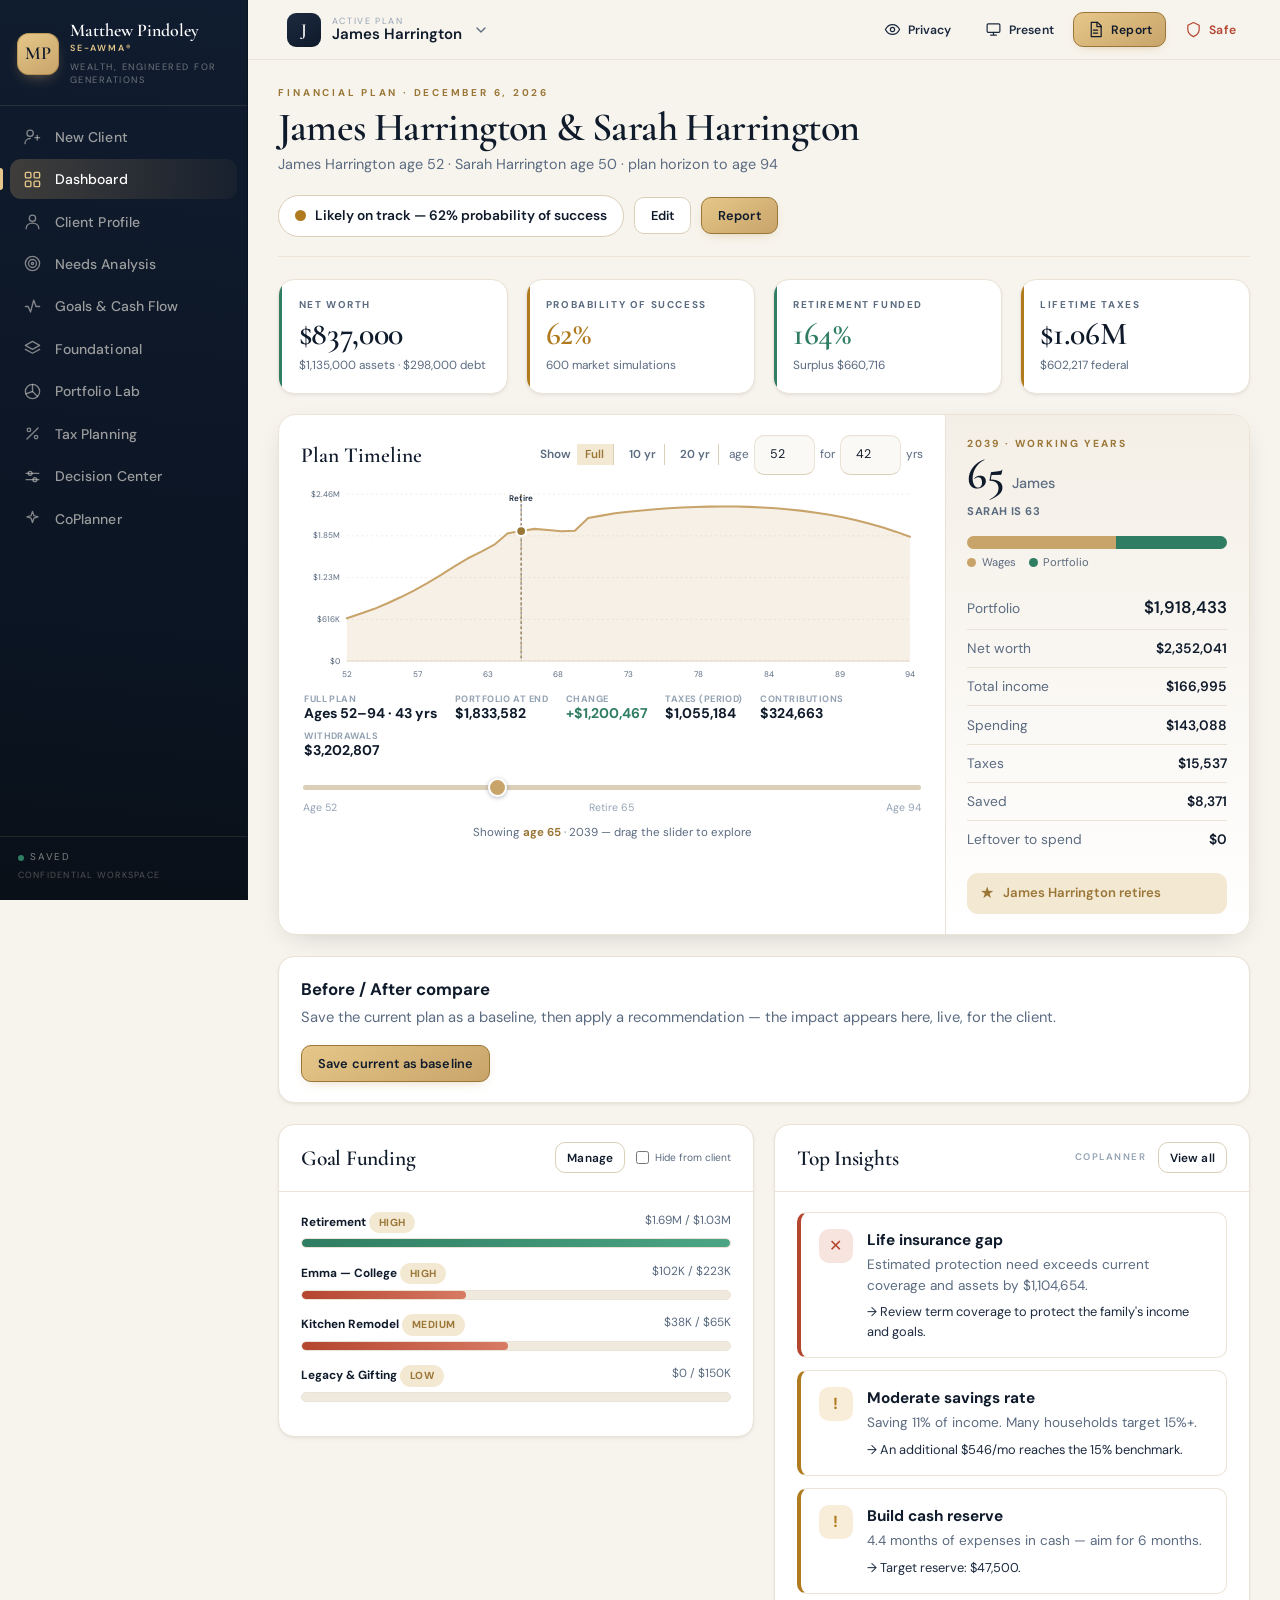
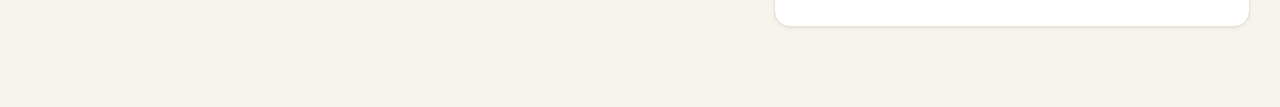
==== commit 157b8dfe: "Add files via upload" ====
--- a/index.html
+++ b/index.html
@@ -9,7 +9,7 @@
 <link rel="preconnect" href="https://fonts.googleapis.com">
 <link rel="preconnect" href="https://fonts.gstatic.com" crossorigin>
 <link href="https://fonts.googleapis.com/css2?family=Cormorant+Garamond:ital,wght@0,400;0,500;0,600;0,700;1,400;1,500&family=DM+Sans:opsz,wght@9..40,300;9..40,400;9..40,500;9..40,600;9..40,700&display=swap" rel="stylesheet">
-<link rel="stylesheet" href="styles.css?v=11">
+<link rel="stylesheet" href="styles.css?v=13">
 </head>
 <body data-view="dashboard">
 
@@ -159,6 +159,6 @@
 <div id="toast" hidden></div>
 <input id="importFile" type="file" accept="application/json,.json" hidden>
 
-<script src="app.js?v=11"></script>
+<script src="app.js?v=13"></script>
 </body>
 </html>
--- a/styles.css
+++ b/styles.css
@@ -425,6 +425,25 @@
 .empty{text-align:center;padding:3rem 1rem;color:var(--muted)}
 .empty .e-ico{font-size:2rem;color:var(--gold);margin-bottom:.5rem}
 
+/* ============================ PORTFOLIO LAB ============================ */
+.pl-tabs{display:flex;gap:.4rem;margin-bottom:-1px;padding:0 .4rem}
+.pl-tab{padding:.7rem 1.3rem;border:1px solid var(--line);border-bottom:none;border-radius:14px 14px 0 0;
+  background:var(--ivory-2);color:var(--muted);font-size:.9rem;font-weight:600;transition:.15s}
+.pl-tab:hover{color:var(--ink);background:var(--cream)}
+.pl-tab.on{background:var(--paper);color:var(--ink);box-shadow:0 -3px 0 var(--gold) inset;position:relative;z-index:2}
+.pl-tab.on{box-shadow:inset 0 3px 0 var(--gold)}
+.pl-tab-n{display:inline-block;min-width:1.35rem;padding:.05rem .35rem;margin-left:.35rem;border-radius:99px;
+  background:var(--gold-soft);color:var(--gold-deep);font-size:.7rem;font-weight:700;text-align:center}
+.pl-colhead,.pl-row{display:grid;grid-template-columns:108px minmax(180px,1fr) 172px 96px 96px 96px 26px;gap:.5rem;align-items:center}
+.pl-colhead{padding:.15rem .1rem .4rem;font-size:.58rem;letter-spacing:.1em;text-transform:uppercase;color:var(--faint);font-weight:700}
+.pl-row{padding:.28rem 0;border-bottom:1px solid var(--line)}
+.pl-row:last-child{border-bottom:none}
+.pl-row input,.pl-row select{padding:.42rem .55rem;font-size:.86rem}
+.pl-name{font-size:.8rem;color:var(--gold-deep);font-weight:600;overflow:hidden;text-overflow:ellipsis;white-space:nowrap;min-height:1rem}
+.pl-paste{margin-bottom:.9rem;padding: .8rem;border:1px dashed var(--line-2);border-radius:var(--r-sm);background:var(--ivory)}
+.pl-paste textarea{font-family:ui-monospace,SFMono-Regular,Menlo,monospace;font-size:.8rem}
+@media(max-width:920px){.pl-colhead{display:none}.pl-row{grid-template-columns:100px 1fr 90px 26px;grid-auto-rows:auto}.pl-row select,.pl-row .control:nth-of-type(2),.pl-row .control:nth-of-type(3){display:none}}
+
 /* ============================ TOAST ============================ */
 #toast{position:fixed;bottom:1.4rem;left:50%;transform:translateX(-50%) translateY(20px);z-index:200;
   background:var(--ink);color:#fff;padding:.7rem 1.2rem;border-radius:11px;font-size:.85rem;font-weight:500;
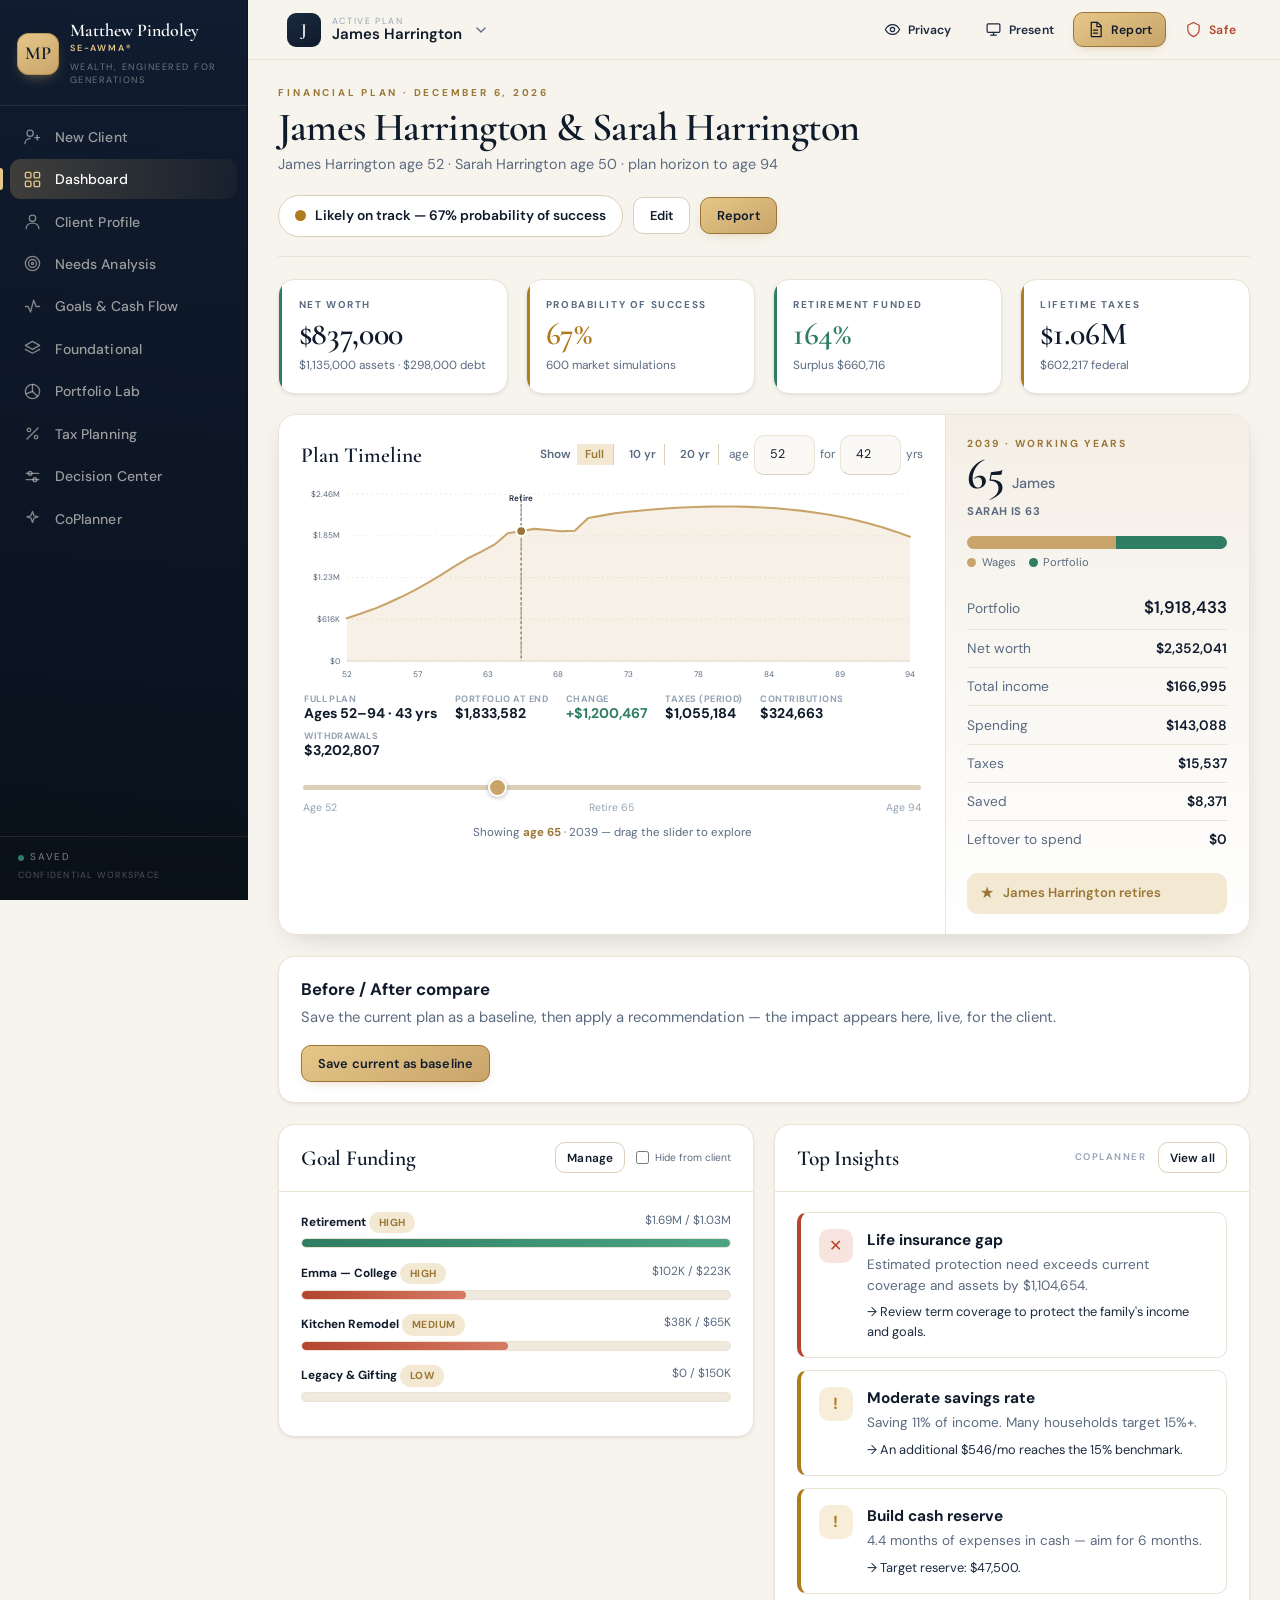
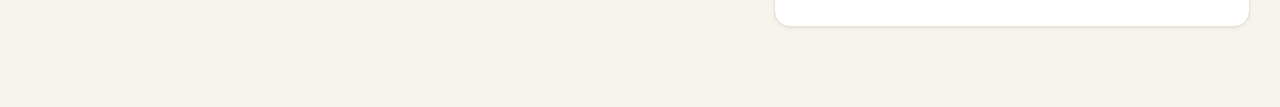
==== commit 276eefb3: "Add optional cloud sync + finalize Portfolio Lab historical-return basis Rebased onto the latest mai" ====
--- a/index.html
+++ b/index.html
@@ -9,7 +9,7 @@
 <link rel="preconnect" href="https://fonts.googleapis.com">
 <link rel="preconnect" href="https://fonts.gstatic.com" crossorigin>
 <link href="https://fonts.googleapis.com/css2?family=Cormorant+Garamond:ital,wght@0,400;0,500;0,600;0,700;1,400;1,500&family=DM+Sans:opsz,wght@9..40,300;9..40,400;9..40,500;9..40,600;9..40,700&display=swap" rel="stylesheet">
-<link rel="stylesheet" href="styles.css?v=13">
+<link rel="stylesheet" href="styles.css?v=16">
 </head>
 <body data-view="dashboard">
 
@@ -159,6 +159,6 @@
 <div id="toast" hidden></div>
 <input id="importFile" type="file" accept="application/json,.json" hidden>
 
-<script src="app.js?v=13"></script>
+<script src="app.js?v=16"></script>
 </body>
 </html>
--- a/styles.css
+++ b/styles.css
@@ -440,6 +440,14 @@
 .pl-row:last-child{border-bottom:none}
 .pl-row input,.pl-row select{padding:.42rem .55rem;font-size:.86rem}
 .pl-name{font-size:.8rem;color:var(--gold-deep);font-weight:600;overflow:hidden;text-overflow:ellipsis;white-space:nowrap;min-height:1rem}
+.pl-wpct{font-size:.66rem;color:var(--muted);text-align:right;padding:2px .1rem 0 0;line-height:1;min-height:.7rem}
+.pl-htag{font-size:.58rem;font-weight:700;color:var(--gold-deep);background:var(--gold-soft);padding:1px 5px;border-radius:10px;white-space:nowrap;vertical-align:middle}
+.pl-htag.warn{color:#8a6d3b;background:#f3e8cf}
+.pl-method{border:1px solid var(--line-2);border-radius:var(--r-sm);background:var(--ivory);padding:.5rem .9rem}
+.pl-method>summary{cursor:pointer;font-size:.78rem;font-weight:700;color:var(--gold-deep);letter-spacing:.02em}
+.pl-method ul{margin:.6rem 0 .3rem;padding-left:1.1rem}
+.pl-method li{font-size:.8rem;color:var(--muted);line-height:1.5;margin-bottom:.5rem}
+.pl-method li b{color:var(--ink)}
 .pl-paste{margin-bottom:.9rem;padding: .8rem;border:1px dashed var(--line-2);border-radius:var(--r-sm);background:var(--ivory)}
 .pl-paste textarea{font-family:ui-monospace,SFMono-Regular,Menlo,monospace;font-size:.8rem}
 @media(max-width:920px){.pl-colhead{display:none}.pl-row{grid-template-columns:100px 1fr 90px 26px;grid-auto-rows:auto}.pl-row select,.pl-row .control:nth-of-type(2),.pl-row .control:nth-of-type(3){display:none}}
@@ -513,6 +521,29 @@
 .rd-head h2{font-family:var(--ff);font-size:1.55rem;font-weight:600}
 .rd-body{padding:1.2rem 1.5rem;overflow:auto}
 .rd-foot{display:flex;justify-content:flex-end;gap:.6rem;padding:1rem 1.5rem;border-top:1px solid var(--line);background:var(--ivory)}
+/* cloud sync */
+#cloudModal{position:fixed;inset:0;z-index:130;background:rgba(15,26,43,.55);backdrop-filter:blur(5px);display:grid;place-items:center;padding:1.5rem}
+.cloud-dialog{width:min(600px,100%)}
+.cloud-lead{font-size:.9rem;color:var(--muted);line-height:1.55;margin-bottom:.6rem}
+.cloud-warn{font-size:.82rem;background:var(--gold-soft);border:1px solid var(--gold);border-radius:10px;padding:.6rem .8rem;line-height:1.5;margin:.7rem 0}
+.cloud-steps{margin:.4rem 0 1rem;padding-left:1.2rem;font-size:.86rem;color:var(--ink);line-height:1.6}
+.cloud-steps li{margin-bottom:.55rem}
+.cloud-sql{margin-top:.5rem}
+.cloud-sql pre{background:#0f1a2b;color:#e8eef7;font-family:ui-monospace,Menlo,monospace;font-size:.72rem;padding:.7rem .8rem;border-radius:8px;overflow-x:auto;white-space:pre;margin-bottom:.4rem}
+.cloud-field{margin-bottom:.7rem}
+.cloud-field label{display:block;font-size:.72rem;font-weight:600;color:var(--muted);margin-bottom:.25rem}
+.cloud-field input{width:100%;padding:.55rem .7rem;font-size:.9rem;border:1px solid var(--line-2);border-radius:8px;background:var(--paper)}
+.cloud-hint{font-size:.74rem;color:var(--faint);margin:.3rem 0 .8rem}
+.cloud-actrow{display:flex;gap:.5rem;flex-wrap:wrap;align-items:center;margin-top:.5rem}
+.cloud-msg{margin-top:.7rem;font-size:.82rem;min-height:1.1rem}
+.cloud-msg .err{color:#b3261e}
+.cloud-msg .ok{color:#2e7d32}
+.cloud-status-card{background:var(--ivory);border:1px solid var(--line);border-radius:10px;padding:.7rem .9rem;font-size:.86rem;margin-bottom:.2rem}
+.cloud-menu{padding:.2rem .1rem 0}
+.cloud-row{display:flex;align-items:center;gap:.45rem;font-size:.76rem;color:var(--muted);padding:.15rem .5rem .35rem}
+.cloud-lbl{overflow:hidden;text-overflow:ellipsis;white-space:nowrap}
+.cloud-dot{width:8px;height:8px;border-radius:50%;flex:none;background:var(--faint)}
+.cloud-dot.good{background:#33a852}.cloud-dot.warn{background:#e0a52e}.cloud-dot.faint{background:var(--faint)}
 .rep-opt{display:flex;align-items:flex-start;gap:.7rem;padding:.7rem .2rem;border-bottom:1px solid var(--line)}
 .rep-opt:last-child{border-bottom:none}
 .rep-opt input{width:auto;margin-top:.25rem}
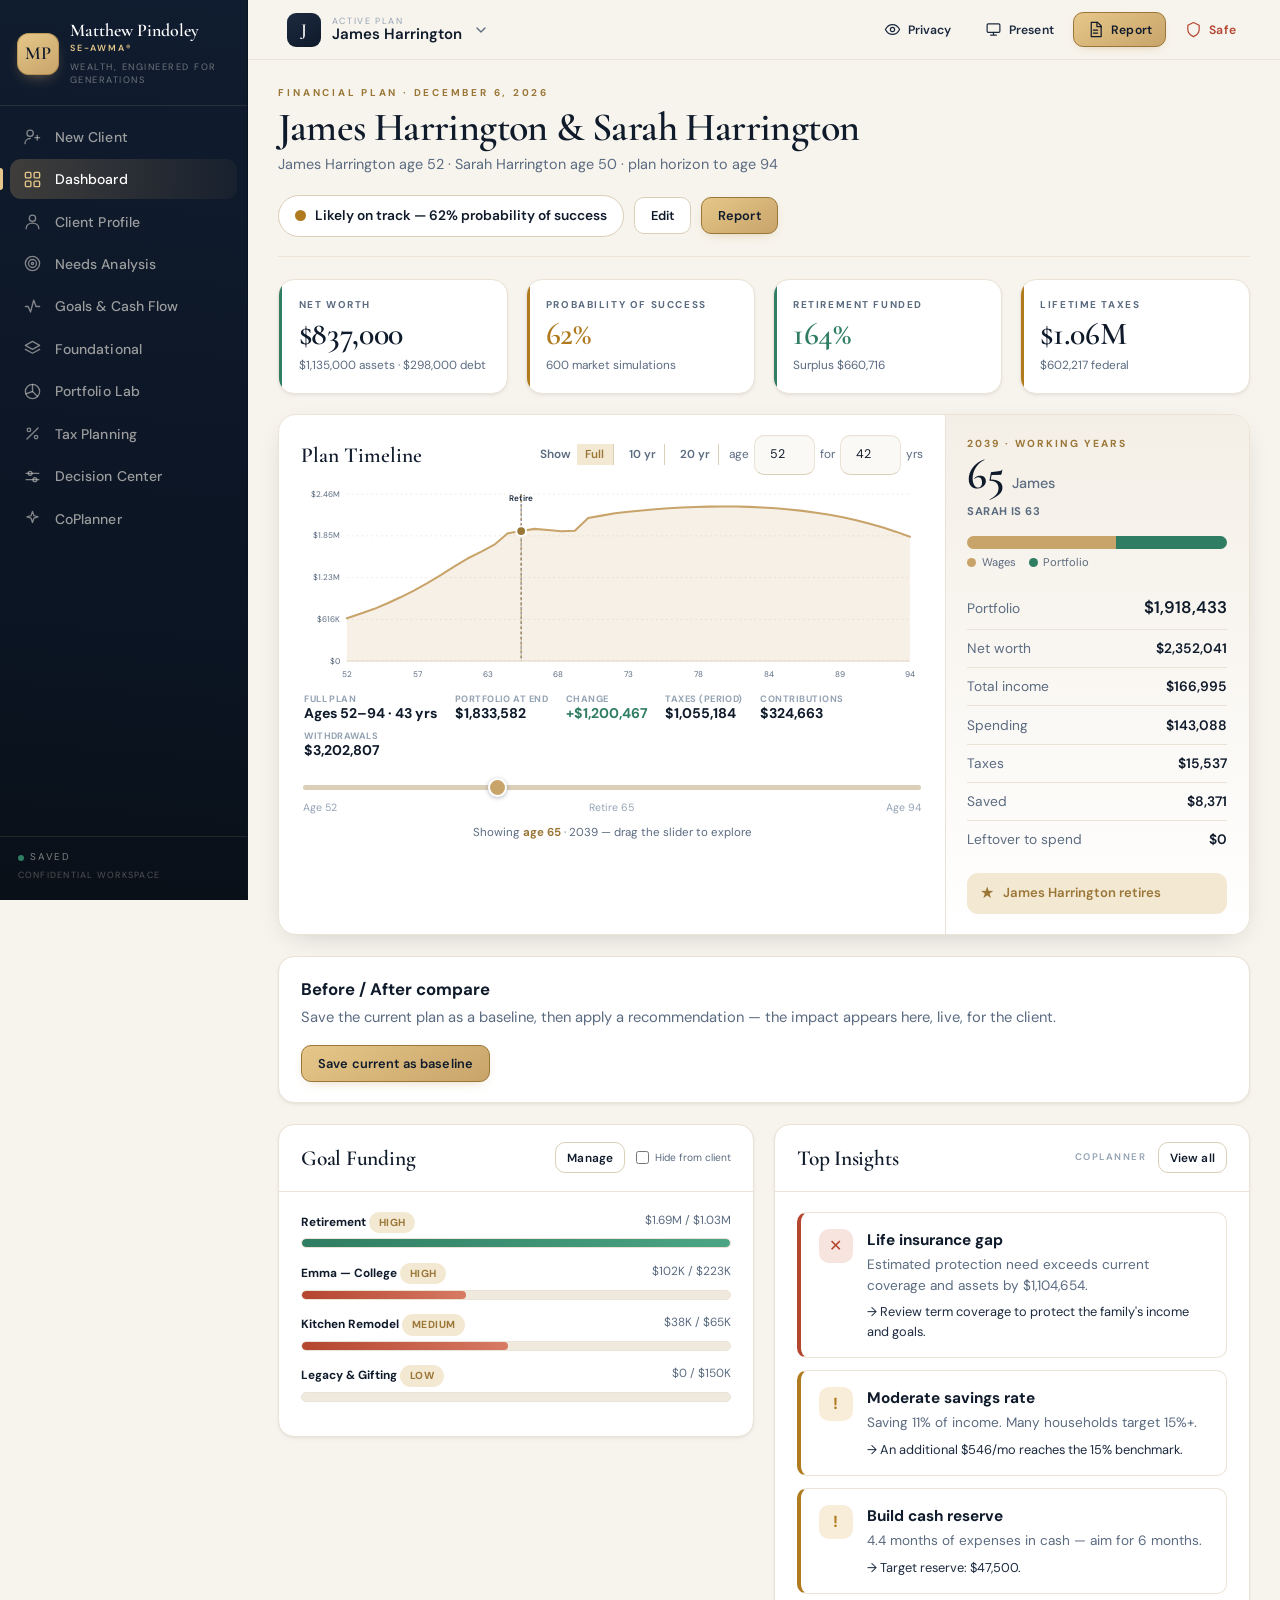
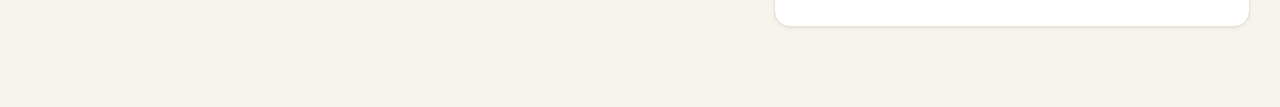
==== commit 2c6576bf: "Pre-configure cloud sync with the advisor's Supabase project Bake the Project URL + publishable key " ====
--- a/index.html
+++ b/index.html
@@ -9,7 +9,7 @@
 <link rel="preconnect" href="https://fonts.googleapis.com">
 <link rel="preconnect" href="https://fonts.gstatic.com" crossorigin>
 <link href="https://fonts.googleapis.com/css2?family=Cormorant+Garamond:ital,wght@0,400;0,500;0,600;0,700;1,400;1,500&family=DM+Sans:opsz,wght@9..40,300;9..40,400;9..40,500;9..40,600;9..40,700&display=swap" rel="stylesheet">
-<link rel="stylesheet" href="styles.css?v=16">
+<link rel="stylesheet" href="styles.css?v=17">
 </head>
 <body data-view="dashboard">
 
@@ -159,6 +159,6 @@
 <div id="toast" hidden></div>
 <input id="importFile" type="file" accept="application/json,.json" hidden>
 
-<script src="app.js?v=16"></script>
+<script src="app.js?v=17"></script>
 </body>
 </html>
